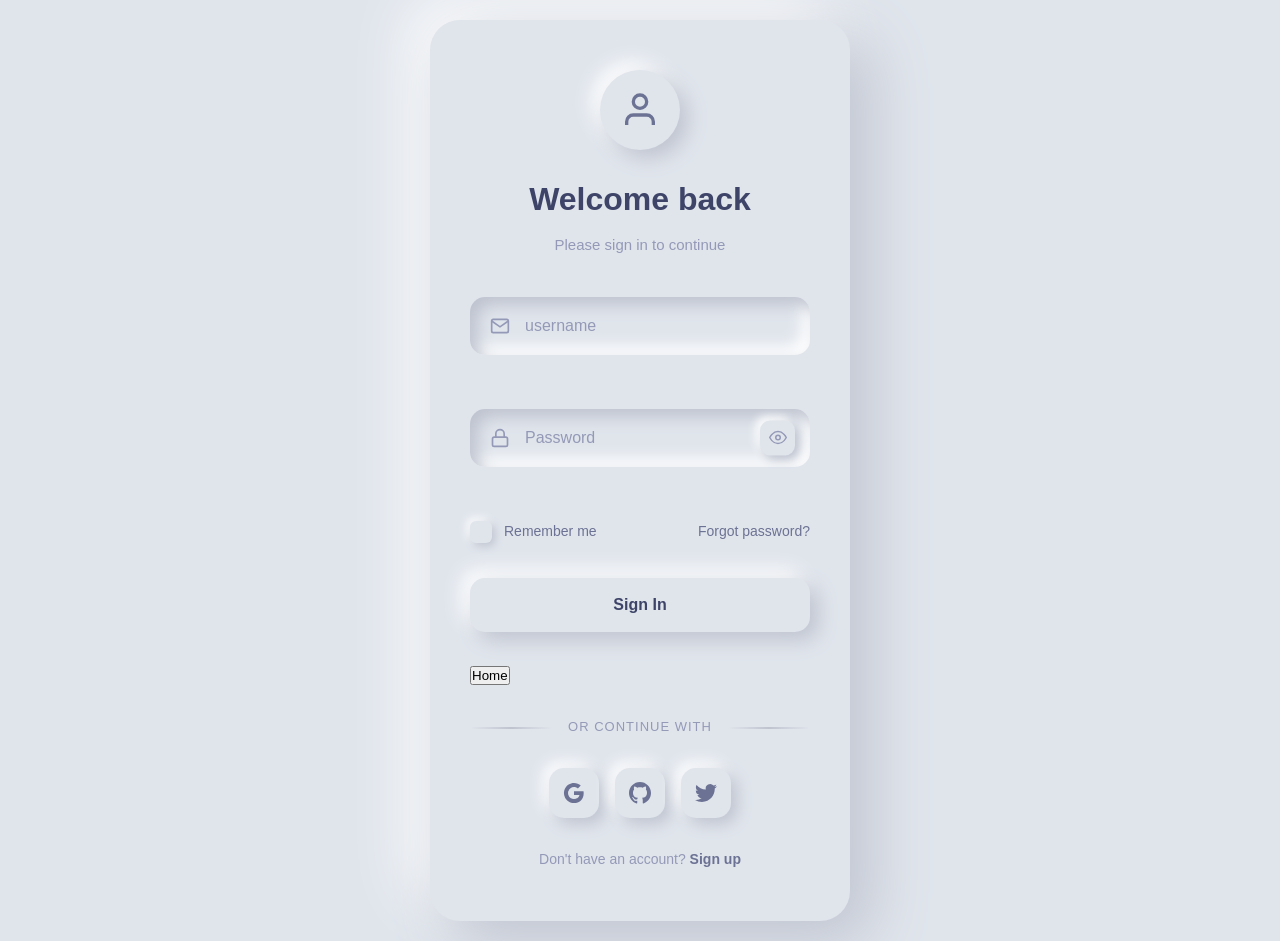
==== login/index.html @ 5b82b110 "Update index.html" ====
<!DOCTYPE html>
<html lang="en">
<head>
    <meta charset="UTF-8">
    <meta name="viewport" content="width=device-width, initial-scale=1.0">
    <title>Neumorphism Login Form</title>
    <link rel="stylesheet" href="style.css">
</head>
<body>
    <div class="login-container">
        <div class="login-card">
            <div class="login-header">
                <div class="neu-icon">
                    <div class="icon-inner">
                        <svg viewBox="0 0 24 24" fill="none" stroke="currentColor" stroke-width="2">
                            <path d="M20 21v-2a4 4 0 0 0-4-4H8a4 4 0 0 0-4 4v2"/>
                            <circle cx="12" cy="7" r="4"/>
                        </svg>
                    </div>
                </div>
                <h2>Welcome back</h2>
                <p>Please sign in to continue</p>
            </div>
            
            <form class="login-form" id="loginForm" novalidate>
                <div class="form-group">
                    <div class="input-group neu-input">
                        <input type="text" id="username" name="username" required autocomplete="username" placeholder=" ">
                        <label for="email">username</label>
                        <div class="input-icon">
                            <svg viewBox="0 0 24 24" fill="none" stroke="currentColor" stroke-width="2">
                                <path d="M4 4h16c1.1 0 2 .9 2 2v12c0 1.1-.9 2-2 2H4c-1.1 0-2-.9-2-2V6c0-1.1.9-2 2-2z"/>
                                <polyline points="22,6 12,13 2,6"/>
                            </svg>
                        </div>
                    </div>
                    <span class="error-message" id="emailError"></span>
                </div>

                <div class="form-group">
                    <div class="input-group neu-input password-group">
                        <input type="password" id="password" name="password" required autocomplete="current-password" placeholder=" ">
                        <label for="password">Password</label>
                        <div class="input-icon">
                            <svg viewBox="0 0 24 24" fill="none" stroke="currentColor" stroke-width="2">
                                <rect x="3" y="11" width="18" height="11" rx="2" ry="2"/>
                                <path d="M7 11V7a5 5 0 0110 0v4"/>
                            </svg>
                        </div>
                        <button type="button" class="password-toggle neu-toggle" id="passwordToggle" aria-label="Toggle password visibility">
                            <svg class="eye-open" viewBox="0 0 24 24" fill="none" stroke="currentColor" stroke-width="2">
                                <path d="M1 12s4-8 11-8 11 8 11 8-4 8-11 8-11-8-11-8z"/>
                                <circle cx="12" cy="12" r="3"/>
                            </svg>
                            <svg class="eye-closed" viewBox="0 0 24 24" fill="none" stroke="currentColor" stroke-width="2">
                                <path d="M17.94 17.94A10.07 10.07 0 0 1 12 20c-7 0-11-8-11-8a18.45 18.45 0 0 1 5.06-5.94M9.9 4.24A9.12 9.12 0 0 1 12 4c7 0 11 8 11 8a18.5 18.5 0 0 1-2.16 3.19m-6.72-1.07a3 3 0 1 1-4.24-4.24"/>
                                <line x1="1" y1="1" x2="23" y2="23"/>
                            </svg>
                        </button>
                    </div>
                    <span class="error-message" id="passwordError"></span>
                </div>

                <div class="form-options">
                    <div class="remember-wrapper">
                        <input type="checkbox" id="remember" name="remember">
                        <label for="remember" class="checkbox-label">
                            <div class="neu-checkbox">
                                <svg viewBox="0 0 24 24" fill="none" stroke="currentColor" stroke-width="3">
                                    <polyline points="20 6 9 17 4 12"/>
                                </svg>
                            </div>
                            Remember me
                        </label>
                    </div>
                    <a href="#" class="forgot-link">Forgot password?</a>
                </div>

                <button type="submit" class="neu-button login-btn">
                    <span class="btn-text">Sign In</span>
                    <div class="btn-loader">
                        <div class="neu-spinner"></div>
                    </div>
                </button>
                <button onclick="location.href='../index.html':">Home</button>
                <div id="alertBox" class="alert" style="display:none;"></div>
            </form>

            <div class="divider">
                <div class="divider-line"></div>
                <span>or continue with</span>
                <div class="divider-line"></div>
            </div>

            <div class="social-login">
                <button type="button" class="social-btn neu-social">
                    <svg viewBox="0 0 24 24" fill="currentColor">
                        <path d="M22.56 12.25c0-.78-.07-1.53-.2-2.25H12v4.26h5.92c-.26 1.37-1.04 2.53-2.21 3.31v2.77h3.57c2.08-1.92 3.28-4.74 3.28-8.09z"/>
                        <path d="M12 23c2.97 0 5.46-.98 7.28-2.66l-3.57-2.77c-.98.66-2.23 1.06-3.71 1.06-2.86 0-5.29-1.93-6.16-4.53H2.18v2.84C3.99 20.53 7.7 23 12 23z"/>
                        <path d="M5.84 14.09c-.22-.66-.35-1.36-.35-2.09s.13-1.43.35-2.09V7.07H2.18C1.43 8.55 1 10.22 1 12s.43 3.45 1.18 4.93l2.85-2.22.81-.62z"/>
                        <path d="M12 5.38c1.62 0 3.06.56 4.21 1.64l3.15-3.15C17.45 2.09 14.97 1 12 1 7.7 1 3.99 3.47 2.18 7.07l3.66 2.84c.87-2.6 3.3-4.53 6.16-4.53z"/>
                    </svg>
                </button>
                <button type="button" class="social-btn neu-social">
                    <svg viewBox="0 0 24 24" fill="currentColor">
                        <path d="M12 0c-6.626 0-12 5.373-12 12 0 5.302 3.438 9.8 8.207 11.387.599.111.793-.261.793-.577v-2.234c-3.338.726-4.033-1.416-4.033-1.416-.546-1.387-1.333-1.756-1.333-1.756-1.089-.745.083-.729.083-.729 1.205.084 1.839 1.237 1.839 1.237 1.07 1.834 2.807 1.304 3.492.997.107-.775.418-1.305.762-1.604-2.665-.305-5.467-1.334-5.467-5.931 0-1.311.469-2.381 1.236-3.221-.124-.303-.535-1.524.117-3.176 0 0 1.008-.322 3.301 1.23.957-.266 1.983-.399 3.003-.404 1.02.005 2.047.138 3.006.404 2.291-1.552 3.297-1.23 3.297-1.23.653 1.653.242 2.874.118 3.176.77.84 1.235 1.911 1.235 3.221 0 4.609-2.807 5.624-5.479 5.921.43.372.823 1.102.823 2.222v3.293c0 .319.192.694.801.576 4.765-1.589 8.199-6.086 8.199-11.386 0-6.627-5.373-12-12-12z"/>
                    </svg>
                </button>
                <button type="button" class="social-btn neu-social">
                    <svg viewBox="0 0 24 24" fill="currentColor">
                        <path d="M23.953 4.57a10 10 0 01-2.825.775 4.958 4.958 0 002.163-2.723c-.951.555-2.005.959-3.127 1.184a4.92 4.92 0 00-8.384 4.482C7.69 8.095 4.067 6.13 1.64 3.162a4.822 4.822 0 00-.666 2.475c0 1.71.87 3.213 2.188 4.096a4.904 4.904 0 01-2.228-.616v.06a4.923 4.923 0 003.946 4.827 4.996 4.996 0 01-2.212.085 4.936 4.936 0 004.604 3.417 9.867 9.867 0 01-6.102 2.105c-.39 0-.779-.023-1.17-.067a13.995 13.995 0 007.557 2.209c9.053 0 13.998-7.496 13.998-13.985 0-.21 0-.42-.015-.63A9.935 9.935 0 0024 4.59z"/>
                    </svg>
                </button>
            </div>

            <div class="signup-link">
                <p>Don't have an account? <a href="#">Sign up</a></p>
            </div>

            <div class="success-message" id="successMessage">
                <div class="success-icon neu-icon">
                    <svg viewBox="0 0 24 24" fill="none" stroke="currentColor" stroke-width="3">
                        <polyline points="20 6 9 17 4 12"/>
                    </svg>
                </div>
                <h3>Success!</h3>
                <p>Redirecting to your dashboard...</p>
            </div>
        </div>
    </div>

    <script src="../../shared/js/form-utils.js"></script>
    <script src="script.js"></script>
    <script src="js/login.js"></script>
    
</body>
</html>
---- login/style.css ----
/* Neumorphism Login Form - Complete & Self-Contained */

* {
    margin: 0;
    padding: 0;
    box-sizing: border-box;
}

body {
    font-family: -apple-system, BlinkMacSystemFont, 'Segoe UI', Roboto, sans-serif;
    background: #e0e5ec;
    min-height: 100vh;
    display: flex;
    align-items: center;
    justify-content: center;
    padding: 20px;
    line-height: 1.6;
}

.login-container {
    width: 100%;
    max-width: 420px;
}

.login-card {
    background: #e0e5ec;
    border-radius: 30px;
    padding: 50px 40px;
    box-shadow: 
        20px 20px 60px #bec3cf,
        -20px -20px 60px #ffffff;
    position: relative;
    transition: all 0.3s ease;
}

.login-card:hover {
    transform: translateY(-5px);
}

.login-header {
    text-align: center;
    margin-bottom: 40px;
}

.neu-icon {
    width: 80px;
    height: 80px;
    margin: 0 auto 24px;
    background: #e0e5ec;
    border-radius: 50%;
    display: flex;
    align-items: center;
    justify-content: center;
    box-shadow: 
        8px 8px 20px #bec3cf,
        -8px -8px 20px #ffffff,
        inset 0 0 0 #bec3cf,
        inset 0 0 0 #ffffff;
    transition: all 0.3s ease;
}

.neu-icon:hover {
    box-shadow: 
        4px 4px 10px #bec3cf,
        -4px -4px 10px #ffffff,
        inset 4px 4px 10px #bec3cf,
        inset -4px -4px 10px #ffffff;
}

.icon-inner {
    width: 40px;
    height: 40px;
    display: flex;
    align-items: center;
    justify-content: center;
    color: #6c7293;
}

.icon-inner svg {
    width: 100%;
    height: 100%;
}

.login-header h2 {
    color: #3d4468;
    font-size: 2rem;
    font-weight: 600;
    margin-bottom: 8px;
}

.login-header p {
    color: #9499b7;
    font-size: 15px;
    font-weight: 400;
}

/* Neumorphic Input Styles */
.form-group {
    margin-bottom: 28px;
    position: relative;
}

.neu-input {
    position: relative;
    background: #e0e5ec;
    border-radius: 15px;
    box-shadow: 
        inset 8px 8px 16px #bec3cf,
        inset -8px -8px 16px #ffffff;
    transition: all 0.3s ease;
}

.neu-input:focus-within {
    box-shadow: 
        inset 4px 4px 8px #bec3cf,
        inset -4px -4px 8px #ffffff;
}

.neu-input input {
    width: 100%;
    background: transparent;
    border: none;
    padding: 20px 24px;
    padding-left: 55px;
    color: #3d4468;
    font-size: 16px;
    font-weight: 500;
    outline: none;
    transition: all 0.3s ease;
}

.neu-input input::placeholder {
    color: transparent;
}

.neu-input label {
    position: absolute;
    left: 55px;
    top: 50%;
    transform: translateY(-50%);
    color: #9499b7;
    font-size: 16px;
    font-weight: 400;
    pointer-events: none;
    transition: all 0.3s ease;
}

.neu-input input:focus + label,
.neu-input input:not(:placeholder-shown) + label {
    top: 8px;
    font-size: 12px;
    color: #6c7293;
    transform: translateY(0);
}

.input-icon {
    position: absolute;
    left: 20px;
    top: 50%;
    transform: translateY(-50%);
    width: 20px;
    height: 20px;
    color: #9499b7;
    transition: all 0.3s ease;
}

.input-icon svg {
    width: 100%;
    height: 100%;
}

.neu-input:focus-within .input-icon {
    color: #6c7293;
}

.alert{
    background: #e44e4e;
    color: white;
    padding: 10px;
    text-align: center;
    border:1px solid #b32929;
}
#message{
    background: #ff4e4e;
    color: white;
    text-align: center;
    margin-top: 20px;
}
#alertBox{
        position: fixed;
        top: 20px;
        left: 50%;
        transform: translateX(-50%);
        z-index: 999;
}
        

/* Password Toggle */
.password-group {
    padding-right: 50px;
}

.neu-toggle {
    position: absolute;
    right: 15px;
    top: 50%;
    transform: translateY(-50%);
    background: #e0e5ec;
    border: none;
    width: 35px;
    height: 35px;
    border-radius: 10px;
    cursor: pointer;
    display: flex;
    align-items: center;
    justify-content: center;
    color: #9499b7;
    box-shadow: 
        4px 4px 10px #bec3cf,
        -4px -4px 10px #ffffff;
    transition: all 0.3s ease;
}

.neu-toggle:hover {
    color: #6c7293;
}

.neu-toggle:active {
    box-shadow: 
        inset 2px 2px 5px #bec3cf,
        inset -2px -2px 5px #ffffff;
}

.neu-toggle svg {
    width: 18px;
    height: 18px;
}

.eye-closed {
    display: none;
}

.neu-toggle.show-password .eye-open {
    display: none;
}

.neu-toggle.show-password .eye-closed {
    display: block;
}

/* Form Options */
.form-options {
    display: flex;
    justify-content: space-between;
    align-items: center;
    margin-bottom: 35px;
    flex-wrap: wrap;
    gap: 16px;
}

.remember-wrapper {
    display: flex;
    align-items: center;
    cursor: pointer;
}

.remember-wrapper input[type="checkbox"] {
    display: none;
}

.checkbox-label {
    display: flex;
    align-items: center;
    gap: 12px;
    cursor: pointer;
    user-select: none;
    color: #6c7293;
    font-size: 14px;
    font-weight: 500;
}

.neu-checkbox {
    width: 22px;
    height: 22px;
    background: #e0e5ec;
    border-radius: 6px;
    display: flex;
    align-items: center;
    justify-content: center;
    box-shadow: 
        3px 3px 8px #bec3cf,
        -3px -3px 8px #ffffff;
    transition: all 0.3s ease;
    position: relative;
    overflow: hidden;
}

.remember-wrapper input[type="checkbox"]:checked + .checkbox-label .neu-checkbox {
    box-shadow: 
        inset 2px 2px 5px #bec3cf,
        inset -2px -2px 5px #ffffff;
}

.neu-checkbox svg {
    width: 14px;
    height: 14px;
    color: #00c896;
    opacity: 0;
    transform: scale(0);
    transition: all 0.3s ease;
}

.remember-wrapper input[type="checkbox"]:checked + .checkbox-label .neu-checkbox svg {
    opacity: 1;
    transform: scale(1);
}

.forgot-link {
    color: #6c7293;
    text-decoration: none;
    font-size: 14px;
    font-weight: 500;
    transition: color 0.3s ease;
}

.forgot-link:hover {
    color: #3d4468;
}

/* Neumorphic Button */
.neu-button {
    width: 100%;
    background: #e0e5ec;
    border: none;
    border-radius: 15px;
    padding: 18px 32px;
    color: #3d4468;
    font-size: 16px;
    font-weight: 600;
    cursor: pointer;
    position: relative;
    margin-bottom: 30px;
    box-shadow: 
        8px 8px 20px #bec3cf,
        -8px -8px 20px #ffffff;
    transition: all 0.3s ease;
    overflow: hidden;
}

.neu-button::before {
    content: '';
    position: absolute;
    top: 0;
    left: -100%;
    width: 100%;
    height: 100%;
    background: linear-gradient(90deg, transparent, rgba(255, 255, 255, 0.3), transparent);
    transition: left 0.5s ease;
}

.neu-button:hover {
    transform: translateY(-2px);
    box-shadow: 
        12px 12px 30px #bec3cf,
        -12px -12px 30px #ffffff;
}

.neu-button:hover::before {
    left: 100%;
}

.neu-button:active {
    transform: translateY(0);
    box-shadow: 
        inset 4px 4px 10px #bec3cf,
        inset -4px -4px 10px #ffffff;
}

.btn-text {
    position: relative;
    z-index: 1;
    transition: opacity 0.3s ease;
}

.btn-loader {
    position: absolute;
    top: 50%;
    left: 50%;
    transform: translate(-50%, -50%);
    opacity: 0;
    transition: opacity 0.3s ease;
}

.neu-spinner {
    width: 20px;
    height: 20px;
    border: 3px solid #bec3cf;
    border-top: 3px solid #6c7293;
    border-radius: 50%;
    animation: spin 1s linear infinite;
}

@keyframes spin {
    0% { transform: rotate(0deg); }
    100% { transform: rotate(360deg); }
}

.neu-button.loading .btn-text {
    opacity: 0;
}

.neu-button.loading .btn-loader {
    opacity: 1;
}

/* Divider */
.divider {
    display: flex;
    align-items: center;
    margin: 30px 0;
    gap: 16px;
}

.divider-line {
    flex: 1;
    height: 2px;
    background: linear-gradient(90deg, transparent, #bec3cf, transparent);
}

.divider span {
    color: #9499b7;
    font-size: 13px;
    font-weight: 500;
    text-transform: uppercase;
    letter-spacing: 1px;
}

/* Social Login */
.social-login {
    display: flex;
    justify-content: center;
    gap: 16px;
    margin-bottom: 30px;
}

.neu-social {
    width: 50px;
    height: 50px;
    background: #e0e5ec;
    border: none;
    border-radius: 15px;
    cursor: pointer;
    display: flex;
    align-items: center;
    justify-content: center;
    color: #6c7293;
    box-shadow: 
        6px 6px 15px #bec3cf,
        -6px -6px 15px #ffffff;
    transition: all 0.3s ease;
}

.neu-social:hover {
    transform: translateY(-2px);
    box-shadow: 
        8px 8px 20px #bec3cf,
        -8px -8px 20px #ffffff;
}

.neu-social:active {
    transform: translateY(0);
    box-shadow: 
        inset 3px 3px 8px #bec3cf,
        inset -3px -3px 8px #ffffff;
}

.neu-social svg {
    width: 22px;
    height: 22px;
}

/* Signup Link */
.signup-link {
    text-align: center;
}

.signup-link p {
    color: #9499b7;
    font-size: 14px;
}

.signup-link a {
    color: #6c7293;
    text-decoration: none;
    font-weight: 600;
    transition: color 0.3s ease;
}

.signup-link a:hover {
    color: #3d4468;
}

/* Error States */
.error-message {
    color: #ff3b5c;
    font-size: 12px;
    font-weight: 500;
    margin-top: 8px;
    margin-left: 20px;
    opacity: 0;
    transform: translateY(-10px);
    transition: all 0.3s ease;
}

.error-message.show {
    opacity: 1;
    transform: translateY(0);
}

.form-group.error .neu-input {
    box-shadow: 
        inset 8px 8px 16px #ffb8c4,
        inset -8px -8px 16px #ffffff,
        0 0 0 2px #ff3b5c;
}

/* Success Message */
.success-message {
    display: none;
    text-align: center;
    padding: 40px 20px;
    opacity: 0;
    transform: translateY(20px);
    transition: all 0.5s ease;
}

.success-message.show {
    display: block;
    opacity: 1;
    transform: translateY(0);
}

.success-message .neu-icon {
    background: #e0e5ec;
    color: #00c896;
    margin-bottom: 20px;
}

.success-message h3 {
    color: #3d4468;
    font-size: 1.5rem;
    margin-bottom: 8px;
}

.success-message p {
    color: #9499b7;
    font-size: 14px;
}

/* Mobile Responsive */
@media (max-width: 480px) {
    body {
        padding: 16px;
    }
    
    .login-card {
        padding: 35px 25px;
        border-radius: 20px;
    }
    
    .login-header h2 {
        font-size: 1.75rem;
    }
    
    .neu-input input {
        padding: 18px 20px;
        padding-left: 50px;
    }
    
    .neu-input label {
        left: 50px;
    }
    
    .form-options {
        flex-direction: column;
        align-items: flex-start;
        gap: 16px;
    }

    
}
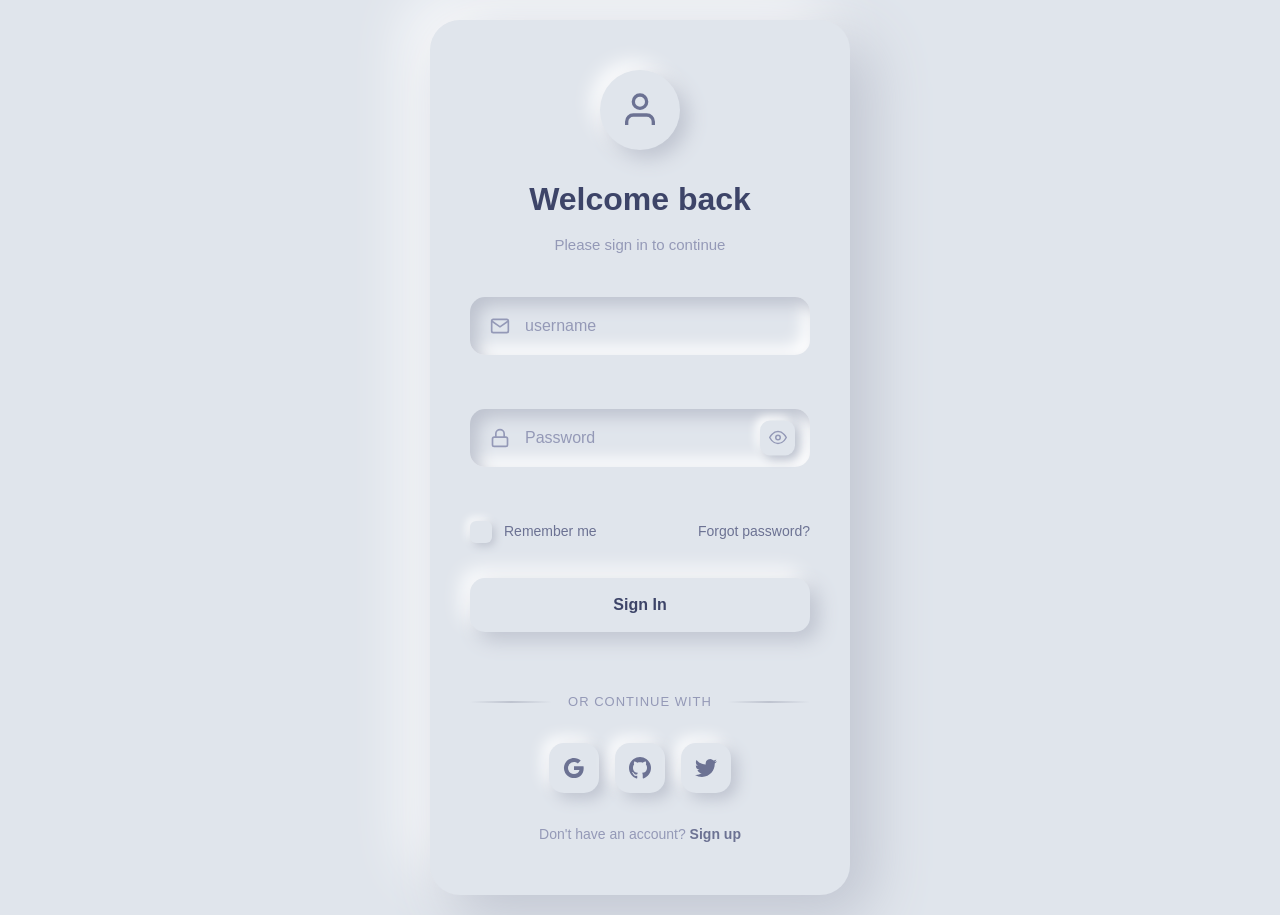
==== commit 90864f63: "Update index.html" ====
--- a/login/index.html
+++ b/login/index.html
@@ -82,7 +82,7 @@
                         <div class="neu-spinner"></div>
                     </div>
                 </button>
-                <button onclick="location.href='../index.html':">Home</button>
+        
                 <div id="alertBox" class="alert" style="display:none;"></div>
             </form>
 
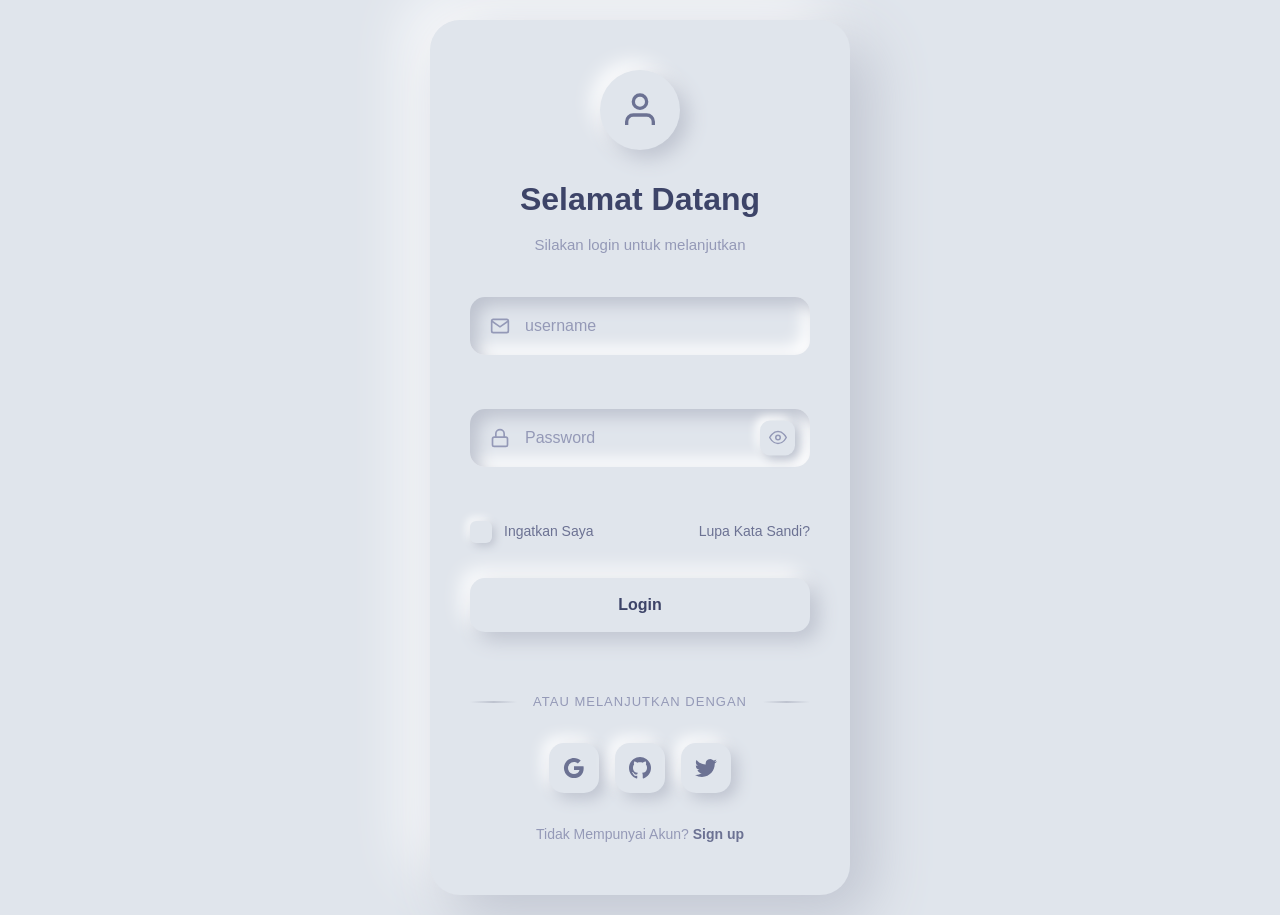
==== commit 8b9f43cb: "Update index.html" ====
--- a/login/index.html
+++ b/login/index.html
@@ -18,8 +18,8 @@
                         </svg>
                     </div>
                 </div>
-                <h2>Welcome back</h2>
-                <p>Please sign in to continue</p>
+                <h2>Selamat Datang</h2>
+                <p>Silakan login untuk melanjutkan</p>
             </div>
             
             <form class="login-form" id="loginForm" novalidate>
@@ -70,14 +70,14 @@
                                     <polyline points="20 6 9 17 4 12"/>
                                 </svg>
                             </div>
-                            Remember me
+                            Ingatkan Saya
                         </label>
                     </div>
-                    <a href="#" class="forgot-link">Forgot password?</a>
+                    <a href="#" class="forgot-link">Lupa Kata Sandi?</a>
                 </div>
 
                 <button type="submit" class="neu-button login-btn">
-                    <span class="btn-text">Sign In</span>
+                    <span class="btn-text">Login</span>
                     <div class="btn-loader">
                         <div class="neu-spinner"></div>
                     </div>
@@ -88,7 +88,7 @@
 
             <div class="divider">
                 <div class="divider-line"></div>
-                <span>or continue with</span>
+                <span>atau Melanjutkan dengan</span>
                 <div class="divider-line"></div>
             </div>
 
@@ -114,7 +114,7 @@
             </div>
 
             <div class="signup-link">
-                <p>Don't have an account? <a href="#">Sign up</a></p>
+                <p>Tidak Mempunyai Akun? <a href="#">Sign up</a></p>
             </div>
 
             <div class="success-message" id="successMessage">
@@ -123,7 +123,7 @@
                         <polyline points="20 6 9 17 4 12"/>
                     </svg>
                 </div>
-                <h3>Success!</h3>
+                <h3>Berhasil!</h3>
                 <p>Redirecting to your dashboard...</p>
             </div>
         </div>
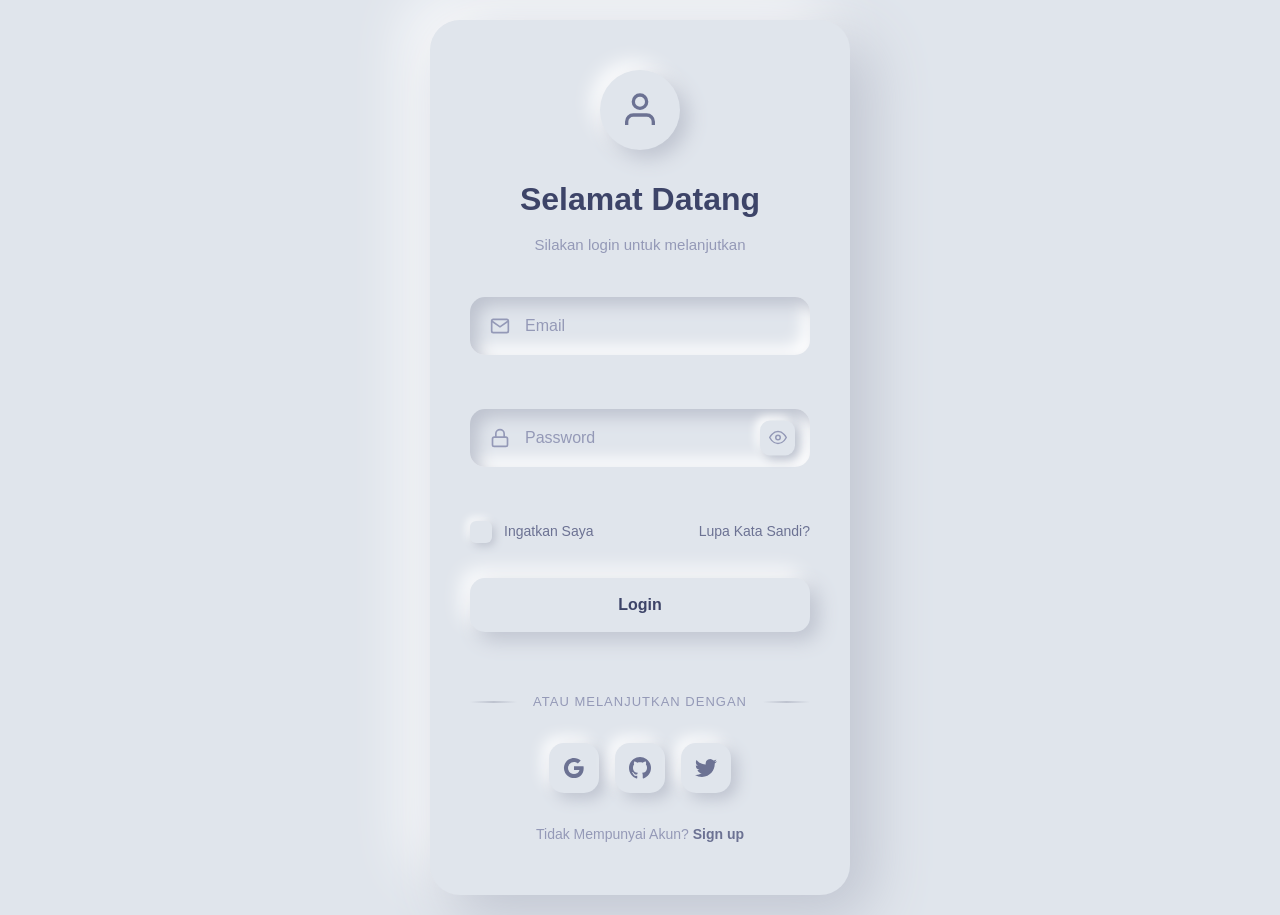
==== commit 88b75109: "Update index.html" ====
--- a/login/index.html
+++ b/login/index.html
@@ -25,8 +25,9 @@
             <form class="login-form" id="loginForm" novalidate>
                 <div class="form-group">
                     <div class="input-group neu-input">
-                        <input type="text" id="username" name="username" required autocomplete="username" placeholder=" ">
-                        <label for="email">username</label>
+                        <!-- DIUBAH: id="username" menjadi id="email" agar cocok dengan JS -->
+                        <input type="email" id="email" name="email" required autocomplete="email" placeholder=" ">
+                        <label for="email">Email</label>
                         <div class="input-icon">
                             <svg viewBox="0 0 24 24" fill="none" stroke="currentColor" stroke-width="2">
                                 <path d="M4 4h16c1.1 0 2 .9 2 2v12c0 1.1-.9 2-2 2H4c-1.1 0-2-.9-2-2V6c0-1.1.9-2 2-2z"/>
@@ -93,7 +94,8 @@
             </div>
 
             <div class="social-login">
-                <button type="button" class="social-btn neu-social">
+                <!-- Tombol Google dibiarkan seperti awal, prosesnya ada di JS -->
+                <button type="button" class="social-btn neu-social" id="googleLoginBtn">
                     <svg viewBox="0 0 24 24" fill="currentColor">
                         <path d="M22.56 12.25c0-.78-.07-1.53-.2-2.25H12v4.26h5.92c-.26 1.37-1.04 2.53-2.21 3.31v2.77h3.57c2.08-1.92 3.28-4.74 3.28-8.09z"/>
                         <path d="M12 23c2.97 0 5.46-.98 7.28-2.66l-3.57-2.77c-.98.66-2.23 1.06-3.71 1.06-2.86 0-5.29-1.93-6.16-4.53H2.18v2.84C3.99 20.53 7.7 23 12 23z"/>
@@ -130,6 +132,7 @@
     </div>
 
     <script src="../../shared/js/form-utils.js"></script>
+    <!-- PERHATIAN: Kode JS di bawah ini yang akan kita ganti -->
     <script src="script.js"></script>
     <script src="js/login.js"></script>
     
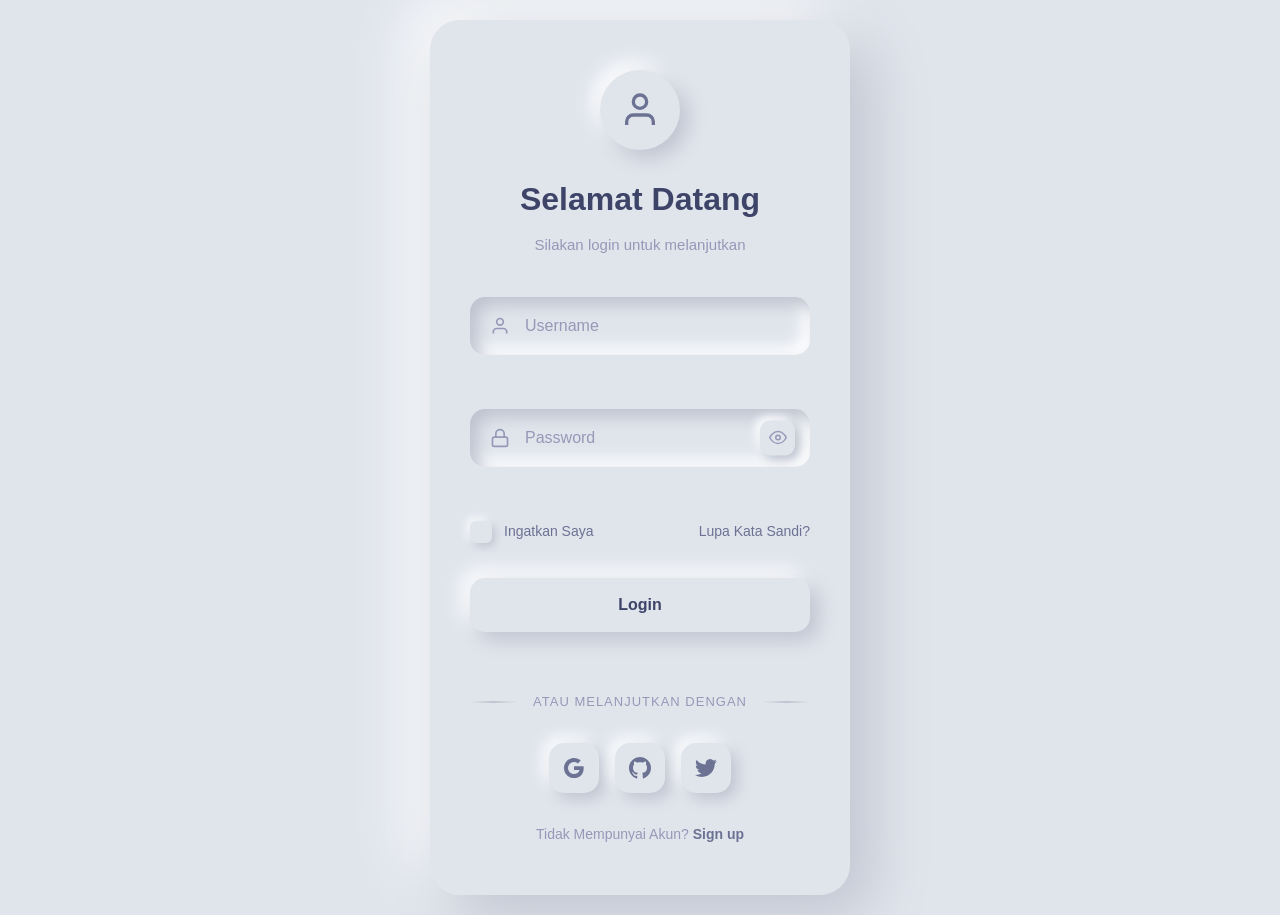
==== commit 4e6197ea: "Update index.html" ====
--- a/login/index.html
+++ b/login/index.html
@@ -23,19 +23,19 @@
             </div>
             
             <form class="login-form" id="loginForm" novalidate>
+                <!-- BAGIAN YANG DIUBAH: Email menjadi Username -->
                 <div class="form-group">
                     <div class="input-group neu-input">
-                        <!-- DIUBAH: id="username" menjadi id="email" agar cocok dengan JS -->
-                        <input type="email" id="email" name="email" required autocomplete="email" placeholder=" ">
-                        <label for="email">Email</label>
+                        <input type="text" id="username" name="username" required autocomplete="username" placeholder=" ">
+                        <label for="username">Username</label>
                         <div class="input-icon">
                             <svg viewBox="0 0 24 24" fill="none" stroke="currentColor" stroke-width="2">
-                                <path d="M4 4h16c1.1 0 2 .9 2 2v12c0 1.1-.9 2-2 2H4c-1.1 0-2-.9-2-2V6c0-1.1.9-2 2-2z"/>
-                                <polyline points="22,6 12,13 2,6"/>
+                                <path d="M20 21v-2a4 4 0 0 0-4-4H8a4 4 0 0 0-4 4v2"/>
+                                <circle cx="12" cy="7" r="4"/>
                             </svg>
                         </div>
                     </div>
-                    <span class="error-message" id="emailError"></span>
+                    <span class="error-message" id="usernameError"></span>
                 </div>
 
                 <div class="form-group">
@@ -94,7 +94,6 @@
             </div>
 
             <div class="social-login">
-                <!-- Tombol Google dibiarkan seperti awal, prosesnya ada di JS -->
                 <button type="button" class="social-btn neu-social" id="googleLoginBtn">
                     <svg viewBox="0 0 24 24" fill="currentColor">
                         <path d="M22.56 12.25c0-.78-.07-1.53-.2-2.25H12v4.26h5.92c-.26 1.37-1.04 2.53-2.21 3.31v2.77h3.57c2.08-1.92 3.28-4.74 3.28-8.09z"/>
@@ -132,7 +131,6 @@
     </div>
 
     <script src="../../shared/js/form-utils.js"></script>
-    <!-- PERHATIAN: Kode JS di bawah ini yang akan kita ganti -->
     <script src="script.js"></script>
     <script src="js/login.js"></script>
     
